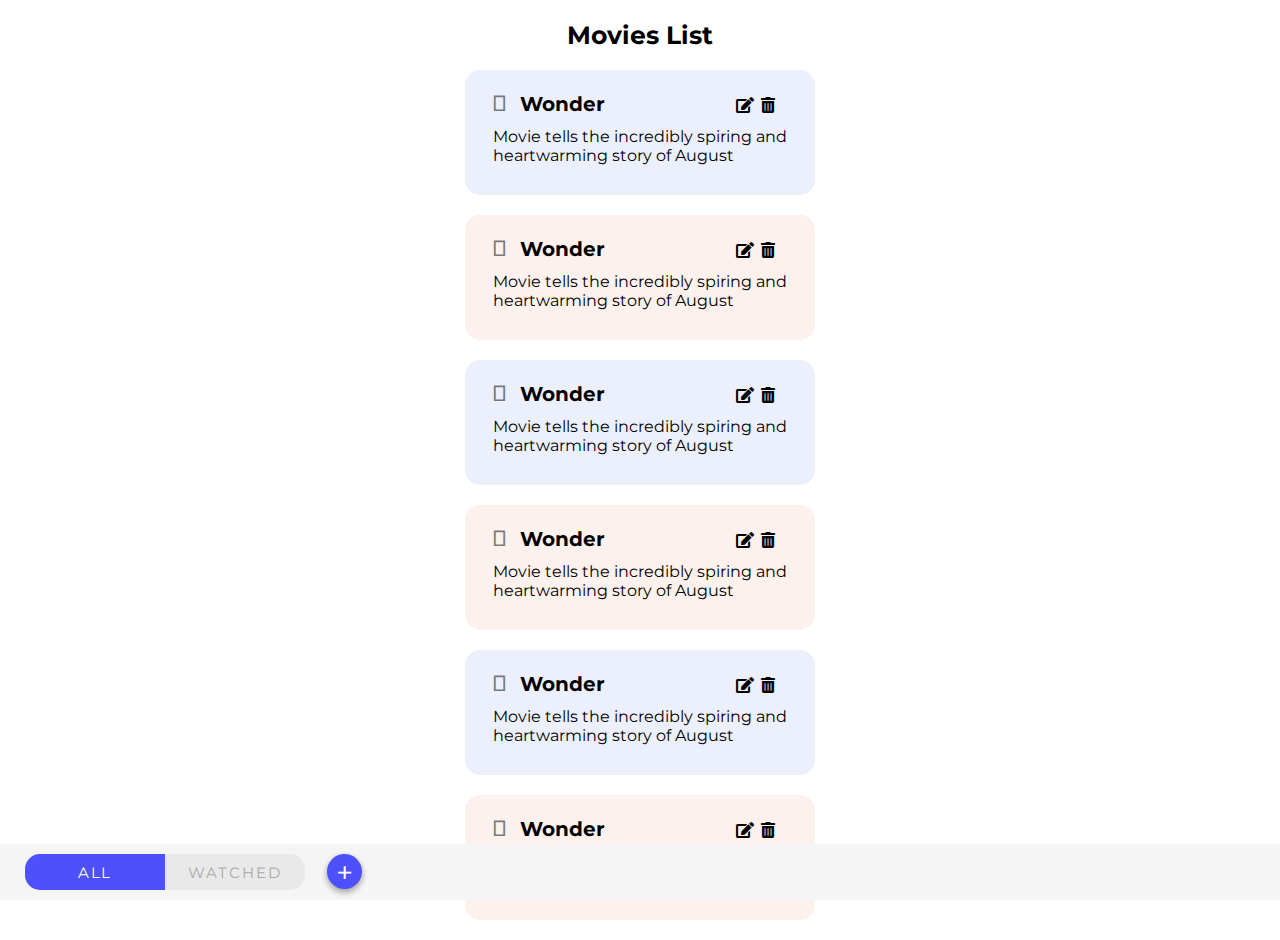
==== Movies/movies.html @ 9ed59ab1 "Create Movies Page Relates #11" ====
<!DOCTYPE html>
<html lang="en">

<head>
    <meta charset="UTF-8">
    <meta http-equiv="X-UA-Compatible" content="IE=edge">
    <meta name="viewport" content="width=device-width, initial-scale=1.0">
    <link rel="stylesheet" href="movies.css">
    <title>Movies</title>
</head>

<body>
    <p class="page-title">Movies List</p>
    <div class="card">
        <!-- <i class="fad fa-check-square"></i> -->
        <i class="fad fa-eye"></i>
        <p class="movie-title">Wonder</p>
        <i class="fas fa-edit"></i>
        <i class="fas fa-trash-alt"></i>
        <p class="movie-desc">Movie tells the incredibly spiring and heartwarming story of August </p>
    </div>

    <div class="card">
        <!-- <i class="fad fa-check-square"></i> -->
        <i class="fad fa-eye"></i>
        <p class="movie-title">Wonder</p>
        <i class="fas fa-edit"></i>
        <i class="fas fa-trash-alt"></i>
        <p class="movie-desc">Movie tells the incredibly spiring and heartwarming story of August </p>
    </div>

    <div class="card">
        <!-- <i class="fad fa-check-square"></i> -->
        <i class="fad fa-eye"></i>
        <p class="movie-title">Wonder</p>
        <i class="fas fa-edit"></i>
        <i class="fas fa-trash-alt"></i>
        <p class="movie-desc">Movie tells the incredibly spiring and heartwarming story of August </p>
    </div>

    <div class="card">
        <!-- <i class="fad fa-check-square"></i> -->
        <i class="fad fa-eye"></i>
        <p class="movie-title">Wonder</p>
        <i class="fas fa-edit"></i>
        <i class="fas fa-trash-alt"></i>
        <p class="movie-desc">Movie tells the incredibly spiring and heartwarming story of August </p>
    </div>

    <div class="card">
        <!-- <i class="fad fa-check-square"></i> -->
        <i class="fad fa-eye"></i>
        <p class="movie-title">Wonder</p>
        <i class="fas fa-edit"></i>
        <i class="fas fa-trash-alt"></i>
        <p class="movie-desc">Movie tells the incredibly spiring and heartwarming story of August </p>
    </div>

    <div class="card">
        <!-- <i class="fad fa-check-square"></i> -->
        <i class="fad fa-eye"></i>
        <p class="movie-title">Wonder</p>
        <i class="fas fa-edit"></i>
        <i class="fas fa-trash-alt"></i>
        <p class="movie-desc">Movie tells the incredibly spiring and heartwarming story of August </p>
    </div>


    <!-- Footer -->
    <footer>
        <div id="container">
            <div class="inner-container">
                <div class="toggle">
                    <p>Watched</p>
                </div>
                <div class="toggle">
                    <p>All</p>
                </div>
            </div>
            <div class="inner-container" id='toggle-container'>
                <div class="toggle">
                    <p>Watched</p>
                </div>
                <div class="toggle">
                    <p>All</p>
                </div>
            </div>
        </div>

        <button class="add-btn">+</button>
    </footer>

    <script src="movies.js"></script>
</body>

</html>
---- Movies/movies.css ----
/* 
----- Table Of Contents -----
1. Fonts
   1-1 Montserrat
2. General Style
3. Image Style
4. Text Style
5. Buttons Style
*/


/* ------------------ 1. Fonts ------------------ */


/*  1-1 Montserrat  */

@import url('https://fonts.googleapis.com/css2?family=Montserrat:wght@300;400;600;700&display=swap');

/* ------------------ 2. General Style  ------------------ */

* {
    margin: 0;
    padding: 0;
    box-sizing: border-box;
    font-family: "Montserrat", sans-serif;
}

.page-title {
    font-size: 25px;
    font-weight: bold;
    text-align: center;
    padding: 20px 20px 0 20px;
}

.card {
    width: 350px;
    border-radius: 15px;
    margin: 20px auto;
    padding-bottom: 20px;
}

.card:nth-child(odd) {
    background-color: #FCF1EC;
}

.card:nth-child(even) {
    background-color: #ECF0FC;
}

i.fad.fa-eye {
    font-size: 22px;
    opacity: 0.5;
    padding: 23px 10px 10px 28px;
}

.movie-title {
    display: inline-block;
    font-weight: bold;
    font-size: 20px;
    margin-right: 127px;
}

i.fas.fa-edit {
    margin-right: 3px;
}

.movie-desc {
    padding: 2px 10px 10px 28px;
}


/* --------------------- Footer Style "Add btn & toggle"  ----------------------*/

footer {
    display: flex;
    position: fixed;
    bottom: 0px;
    padding: 10px 20px;
    right: 0px;
    width: 100%;
    flex-direction: row;
    background-color: #f5f5f5;
}

.add-btn {
    width: 35px;
    height: 35px;
    border-radius: 100%;
    background: #4E50FB;
    border: none;
    outline: none;
    color: #fff;
    font-size: 30px;
    box-shadow: 0 3px 6px rgba(0, 0, 0, 0.16), 0 3px 6px rgba(0, 0, 0, 0.23);
    transition: 0.3s;
    -webkit-tap-highlight-color: rgba(0, 0, 0, 0);
}

.add-btn:focus {
    transform: scale(1.1);
    transform: rotate(45deg);
    -ms-transform: rotate(45deg);
    -webkit-transform: rotate(45deg);
}

a {
    text-decoration: none;
    opacity: 0.6;
    padding: 60px;
    font-weight: bolder;
    position: absolute;
    right: 0px;
    bottom: 0px;
    font-size: 1.4em;
}

a:hover {
    opacity: 1;
}

#container {
    width: 280px;
    height: 36px;
    margin: auto 22px auto 5px;
    position: relative;
    border-radius: 15px;
    overflow: hidden;
    cursor: pointer;
}

.inner-container {
    position: absolute;
    left: 0;
    top: 0;
    width: inherit;
    height: inherit;
    text-transform: uppercase;
    font-size: 0.6em;
    letter-spacing: 0.2em;
}

.inner-container:first-child {
    background: #e9e9e9;
    color: #a9a9a9;
}

.inner-container:nth-child(2) {
    background: #4E50FB;
    color: white;
    clip-path: inset(0 50% 0 0);
    transition: 0.3s cubic-bezier(0, 0, 0, 1);
}

.toggle {
    width: 50%;
    position: absolute;
    height: inherit;
    display: flex;
    box-sizing: border-box;
}

.toggle p {
    margin: auto;
    font-size: 15px;
}

.toggle:nth-child(1) {
    right: 0;
}
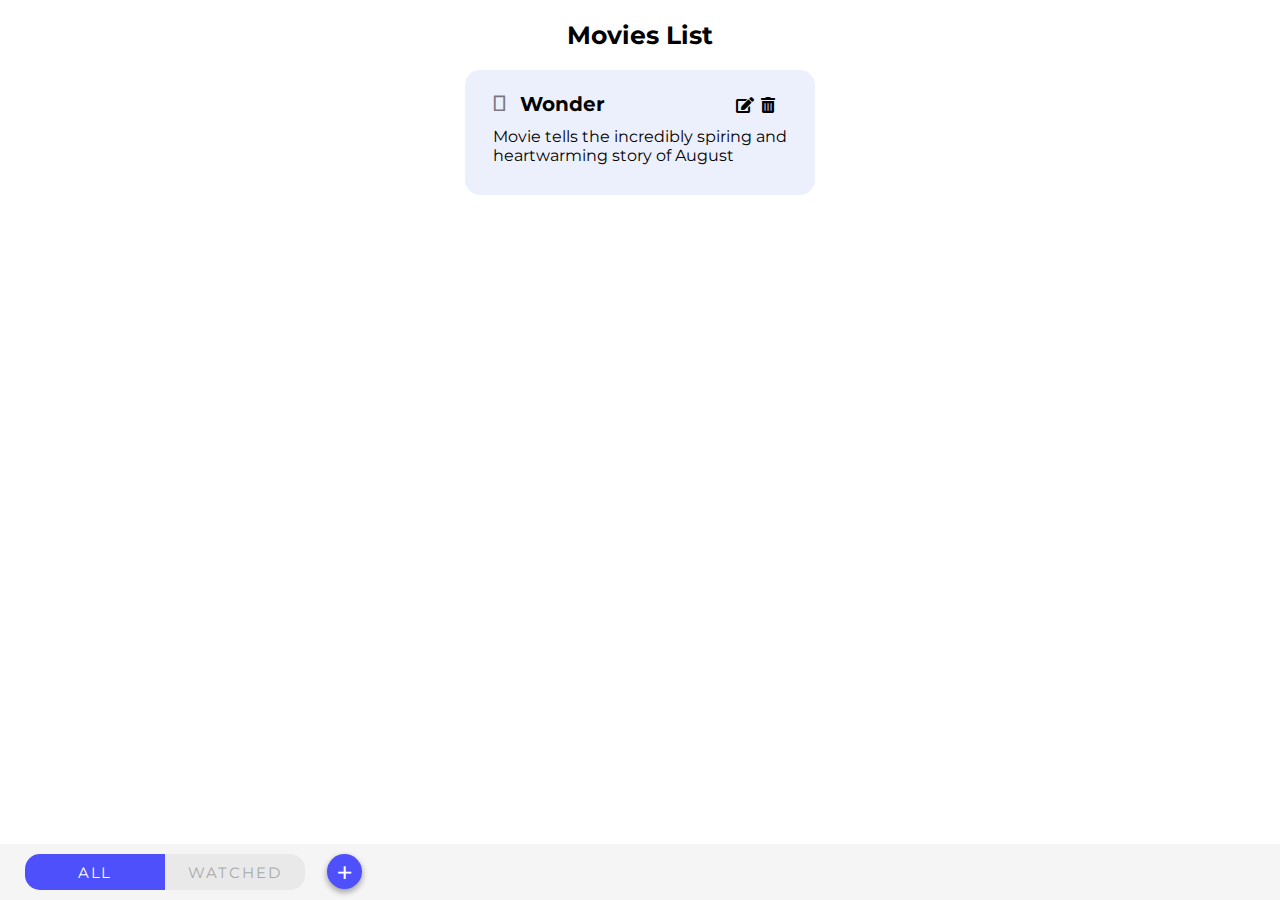
==== commit 29d5d92e: "Add and edit movies Relates #12, #13" ====
--- a/Movies/movies.html
+++ b/Movies/movies.html
@@ -11,14 +11,6 @@
 
 <body>
     <p class="page-title">Movies List</p>
-    <div class="card">
-        <!-- <i class="fad fa-check-square"></i> -->
-        <i class="fad fa-eye"></i>
-        <p class="movie-title">Wonder</p>
-        <i class="fas fa-edit"></i>
-        <i class="fas fa-trash-alt"></i>
-        <p class="movie-desc">Movie tells the incredibly spiring and heartwarming story of August </p>
-    </div>
 
     <div class="card">
         <!-- <i class="fad fa-check-square"></i> -->
@@ -29,42 +21,39 @@
         <p class="movie-desc">Movie tells the incredibly spiring and heartwarming story of August </p>
     </div>
 
-    <div class="card">
-        <!-- <i class="fad fa-check-square"></i> -->
-        <i class="fad fa-eye"></i>
-        <p class="movie-title">Wonder</p>
-        <i class="fas fa-edit"></i>
-        <i class="fas fa-trash-alt"></i>
-        <p class="movie-desc">Movie tells the incredibly spiring and heartwarming story of August </p>
+
+    <!-- Add Modal Box Section -->
+    <div class="modal" id="modal">
+        <div class="modal-header">
+            <p class="modal-title">Enjoy!!!</p>
+            <button class="close-btn">&times;</button>
+        </div>
+        <div class="modal-body">
+            <form action="#">
+                <input type="text" placeholder="Movie Name" class="movie-name-input">
+                <input type="text" id="movie-desc-input" class="movie-desc-input" placeholder="Movie Description">
+                <button id="button">Add</button>
+            </form>
+        </div>
     </div>
 
-    <div class="card">
-        <!-- <i class="fad fa-check-square"></i> -->
-        <i class="fad fa-eye"></i>
-        <p class="movie-title">Wonder</p>
-        <i class="fas fa-edit"></i>
-        <i class="fas fa-trash-alt"></i>
-        <p class="movie-desc">Movie tells the incredibly spiring and heartwarming story of August </p>
+    <!-- Edit Modal Box Section -->
+    <div class="modal" id="edit-modal">
+        <div class="modal-header">
+            <p class="modal-title">Enjoy!!!</p>
+            <button class="close-btn">&times;</button>
+        </div>
+        <div class="modal-body">
+            <form action="#">
+                <input type="text" placeholder="Movie Name" class="movie-name-input">
+                <input type="text" id="movie-desc-input" class="movie-desc-input" placeholder="Movie Description">
+                <button id="button">Update</button>
+            </form>
+        </div>
     </div>
 
-    <div class="card">
-        <!-- <i class="fad fa-check-square"></i> -->
-        <i class="fad fa-eye"></i>
-        <p class="movie-title">Wonder</p>
-        <i class="fas fa-edit"></i>
-        <i class="fas fa-trash-alt"></i>
-        <p class="movie-desc">Movie tells the incredibly spiring and heartwarming story of August </p>
-    </div>
-
-    <div class="card">
-        <!-- <i class="fad fa-check-square"></i> -->
-        <i class="fad fa-eye"></i>
-        <p class="movie-title">Wonder</p>
-        <i class="fas fa-edit"></i>
-        <i class="fas fa-trash-alt"></i>
-        <p class="movie-desc">Movie tells the incredibly spiring and heartwarming story of August </p>
-    </div>
-
+    <!-- Overlay -->
+    <div id="overlay"></div>
 
     <!-- Footer -->
     <footer>
--- a/Movies/movies.css
+++ b/Movies/movies.css
@@ -166,4 +166,93 @@
 
 .toggle:nth-child(1) {
     right: 0;
+}
+
+
+/* --------------------- Modal Box Style ----------------------*/
+
+.modal {
+    position: fixed;
+    top: 50%;
+    left: 50%;
+    transform: translate(-50%, -50%);
+    transition: 200ms ease-in-out;
+    border: 1px solid black;
+    border-radius: 10px;
+    z-index: 10;
+    background-color: #fff;
+    width: 600px;
+    max-width: 80%;
+    height: 295px;
+    display: none;
+}
+
+#modal.active {
+    transform: translate(-50%, -50%) scale(1);
+}
+
+.modal-header {
+    padding: 10px 15px;
+    display: flex;
+    justify-content: space-between;
+    align-items: center;
+}
+
+.modal-header .close-btn {
+    cursor: pointer;
+    border: none;
+    outline: none;
+    background: none;
+    font-weight: bold;
+    font-size: 30px;
+}
+
+.modal-title {
+    font-size: 20px;
+    font-weight: 900;
+}
+
+#button {
+    width: 110px;
+    height: 41px;
+    border-radius: 7px;
+    background: #4E50FB;
+    border: none;
+    outline: none;
+    color: #fff;
+    font-size: 19px;
+    box-shadow: 0 3px 6px rgba(0, 0, 0, 0.16), 0 3px 6px rgba(0, 0, 0, 0.23);
+    transition: 0.3s;
+    -webkit-tap-highlight-color: rgba(0, 0, 0, 0);
+    float: right;
+    margin: 10px 15px;
+}
+
+.movie-name-input {
+    height: 43px;
+    width: 90%;
+    padding: 10px;
+    margin: 0 15px 10px 15px;
+    border: #17133c 1px solid;
+}
+
+.movie-desc-input {
+    width: 90%;
+    height: 118px;
+    display: inline-block;
+    border: #17133c 1px solid;
+    padding: 10px;
+    margin: 0 15px;
+}
+
+#overlay {
+    position: fixed;
+    right: 0;
+    left: 0;
+    top: 0;
+    bottom: 0;
+    z-index: 1;
+    background-color: rgba(0, 0, 0, 0.5);
+    opacity: 0;
+    pointer-events: none;
 }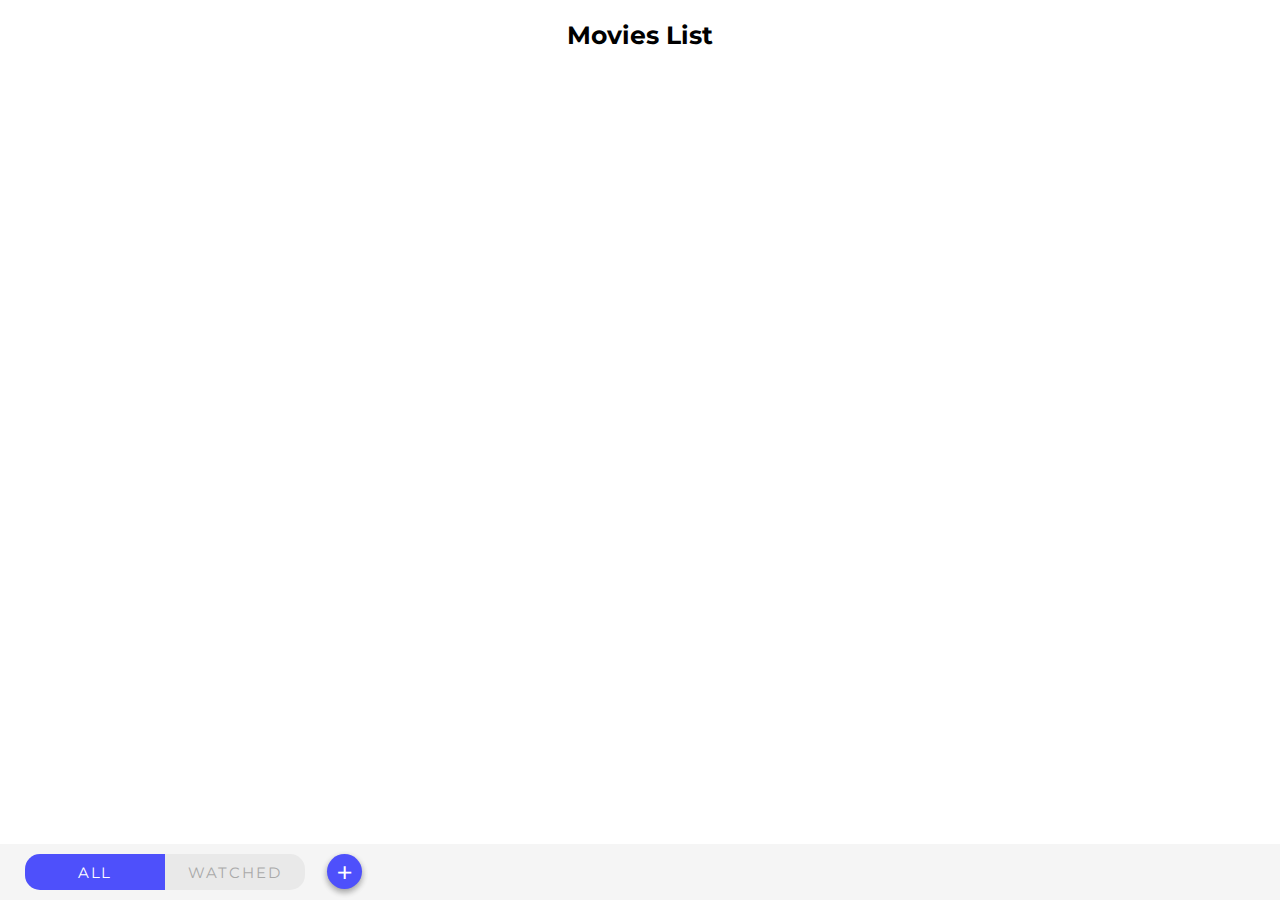
==== commit 1f1866a5: "Check when watched Relates #25" ====
--- a/Movies/movies.html
+++ b/Movies/movies.html
@@ -12,15 +12,19 @@
 <body>
     <p class="page-title">Movies List</p>
 
-    <div class="card">
-        <!-- <i class="fad fa-check-square"></i> -->
-        <i class="fad fa-eye"></i>
-        <p class="movie-title">Wonder</p>
-        <i class="fas fa-edit"></i>
-        <i class="fas fa-trash-alt"></i>
-        <p class="movie-desc">Movie tells the incredibly spiring and heartwarming story of August </p>
-    </div>
+    <!-- <div class="card">
+  <i class="fad fa-check-square"></i> 
+    <i class="fad fa-eye"></i>
+    <p class="movie-title">Wonder</p>
+    <i class="fas fa-edit"></i>
+    <i class="fas fa-trash-alt"></i>
+    <p class="movie-desc">Movie tells the incredibly spiring and heartwarming story of August </p>
+    </div> -->
 
+    <!-- All Movies -->
+    <section id="all-screen"></section>
+    <!-- Watched  Movies -->
+    <section id="watched-screen"> </section>
 
     <!-- Add Modal Box Section -->
     <div class="modal" id="modal">
@@ -30,7 +34,7 @@
         </div>
         <div class="modal-body">
             <form action="#">
-                <input type="text" placeholder="Movie Name" class="movie-name-input">
+                <input type="text" placeholder="Movie Name" id="movie-name-input" class="movie-name-input">
                 <input type="text" id="movie-desc-input" class="movie-desc-input" placeholder="Movie Description">
                 <button id="button">Add</button>
             </form>
--- a/Movies/movies.css
+++ b/Movies/movies.css
@@ -255,4 +255,11 @@
     background-color: rgba(0, 0, 0, 0.5);
     opacity: 0;
     pointer-events: none;
+}
+
+
+/* --------------------- Movies Section Style ----------------------*/
+
+.hide {
+    display: none !important;
 }